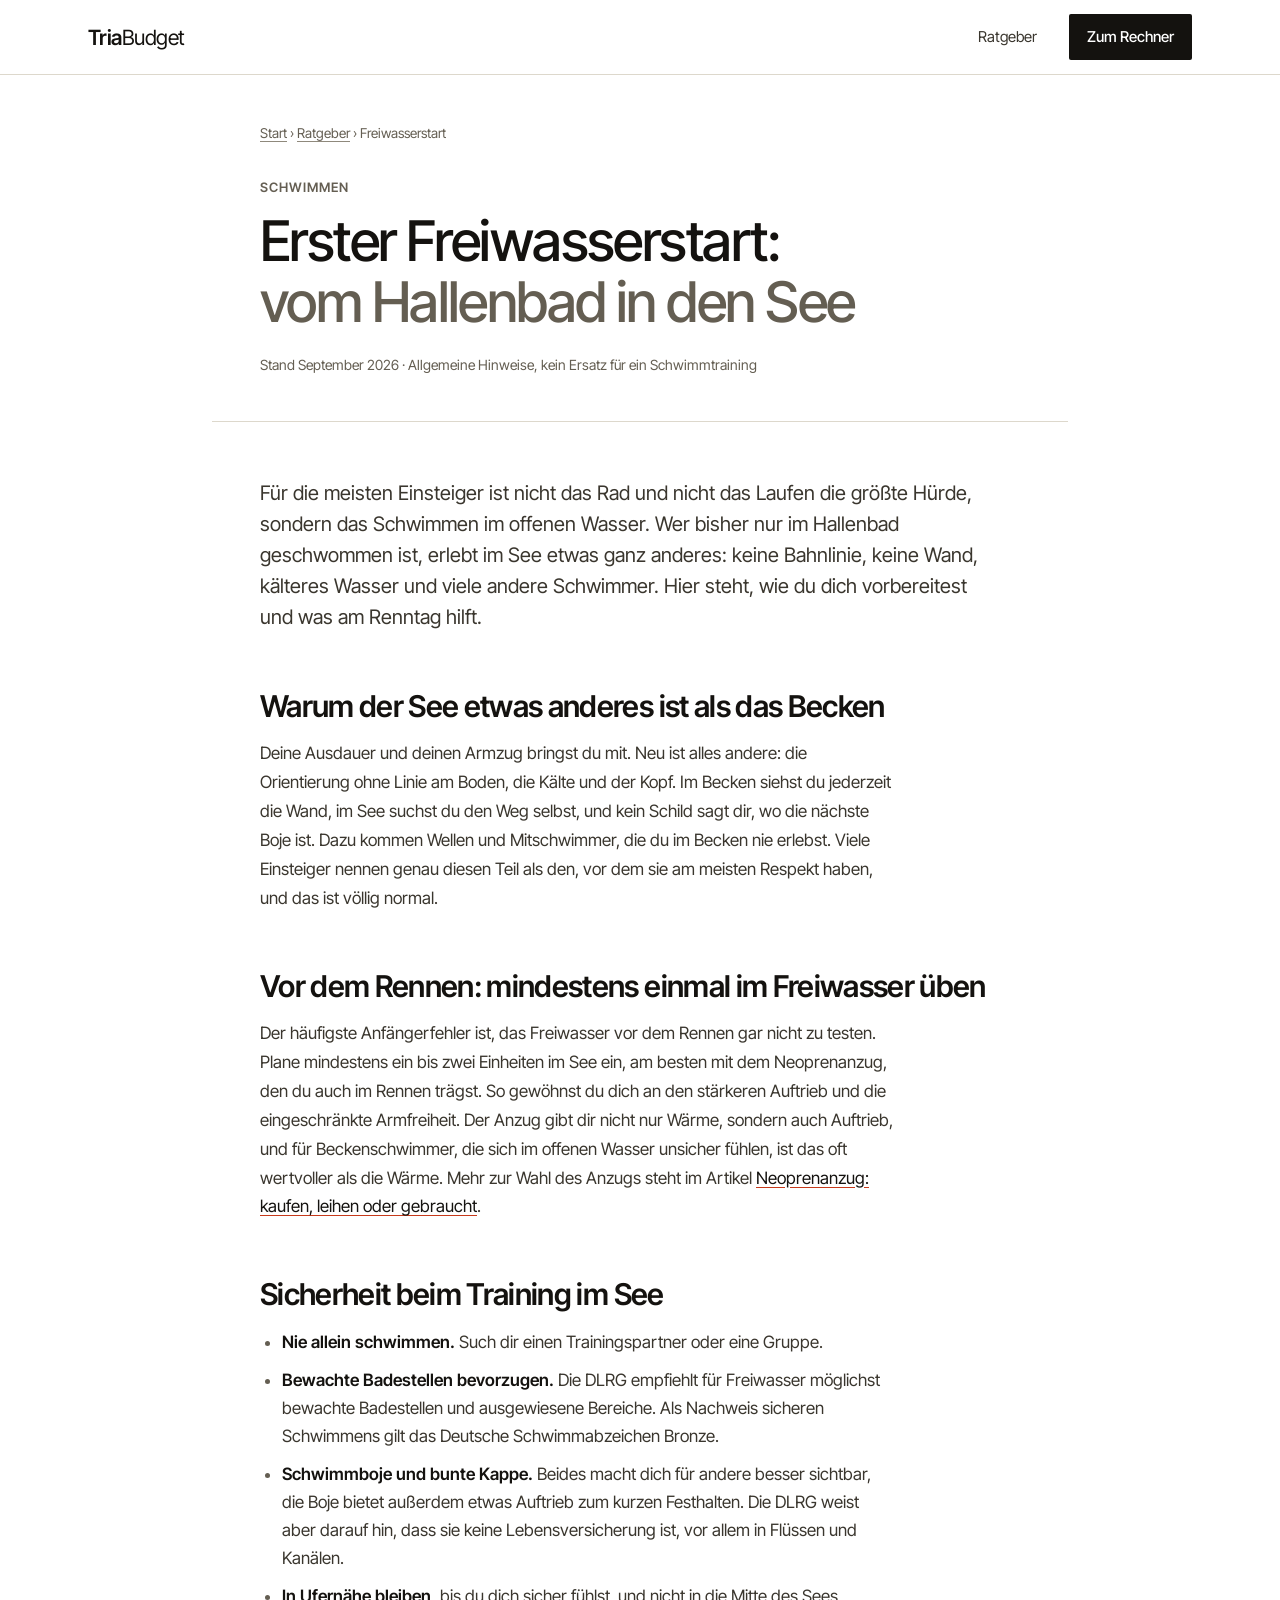
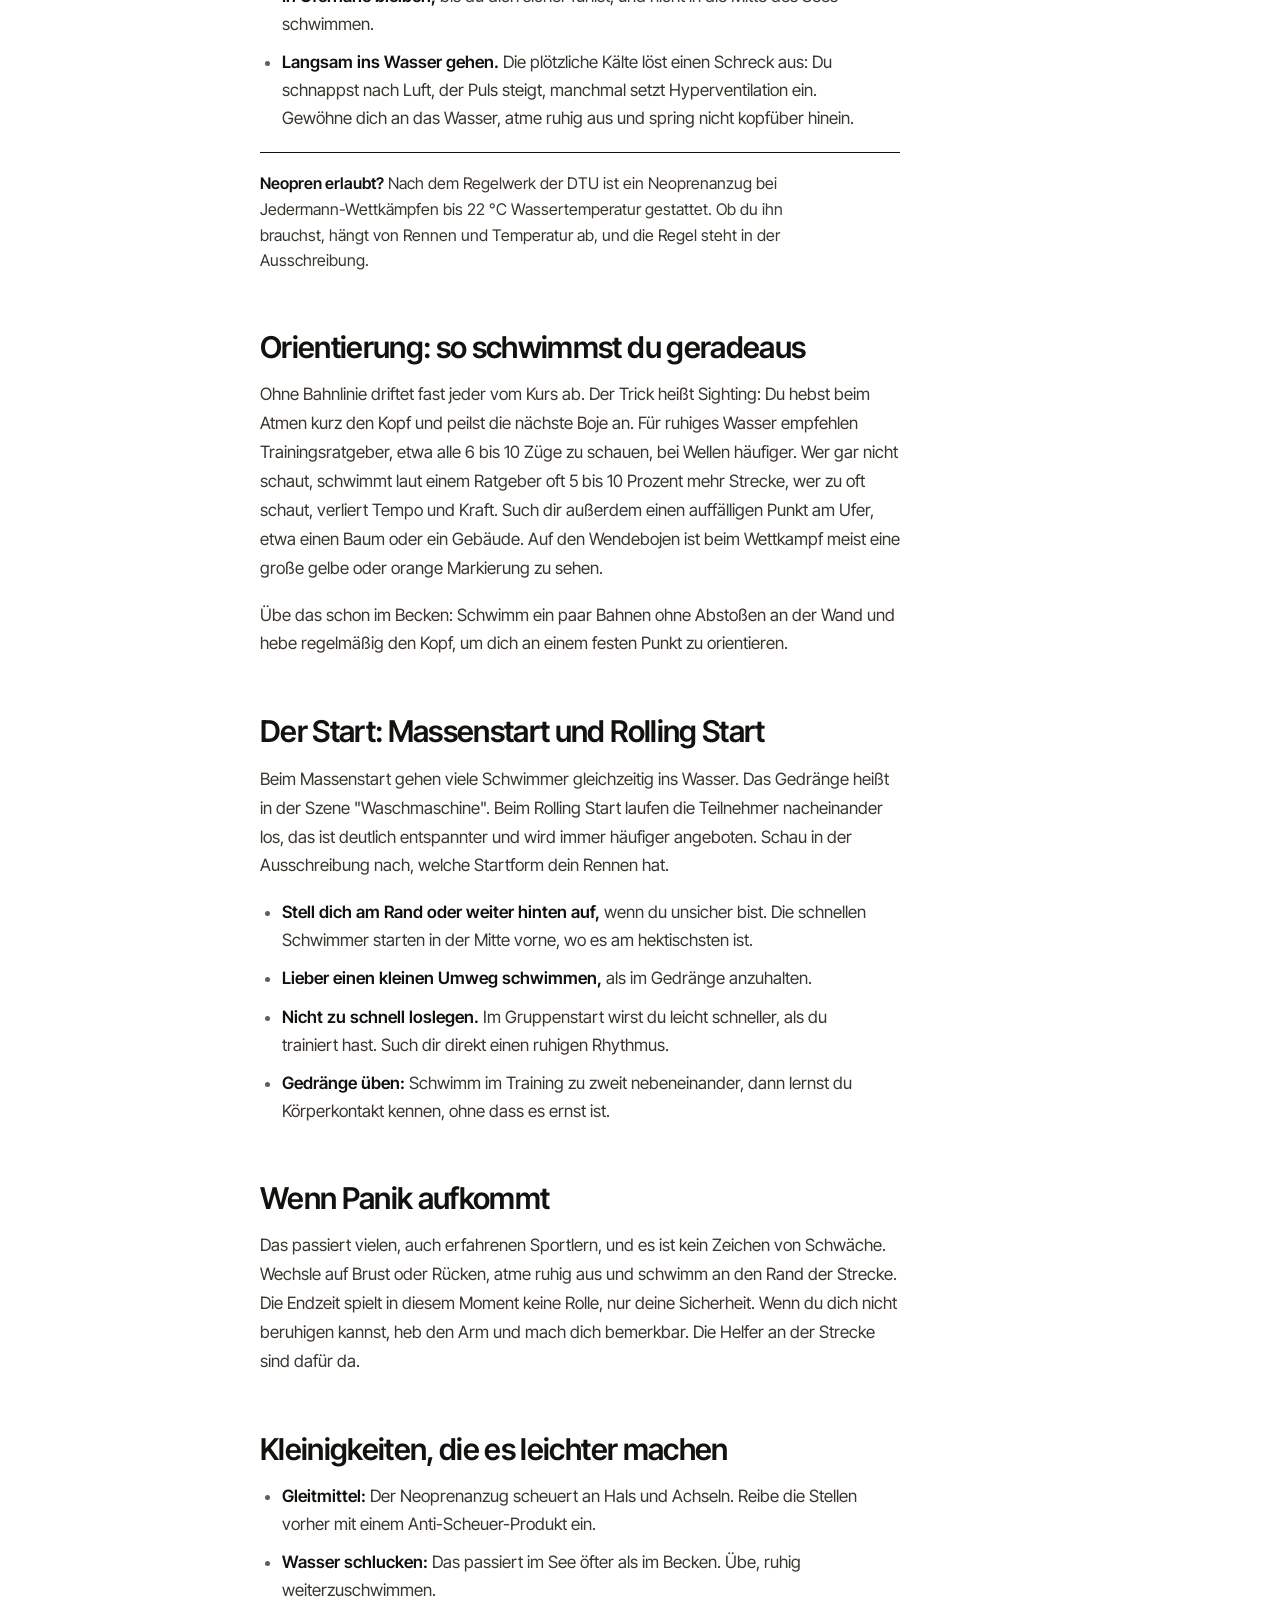
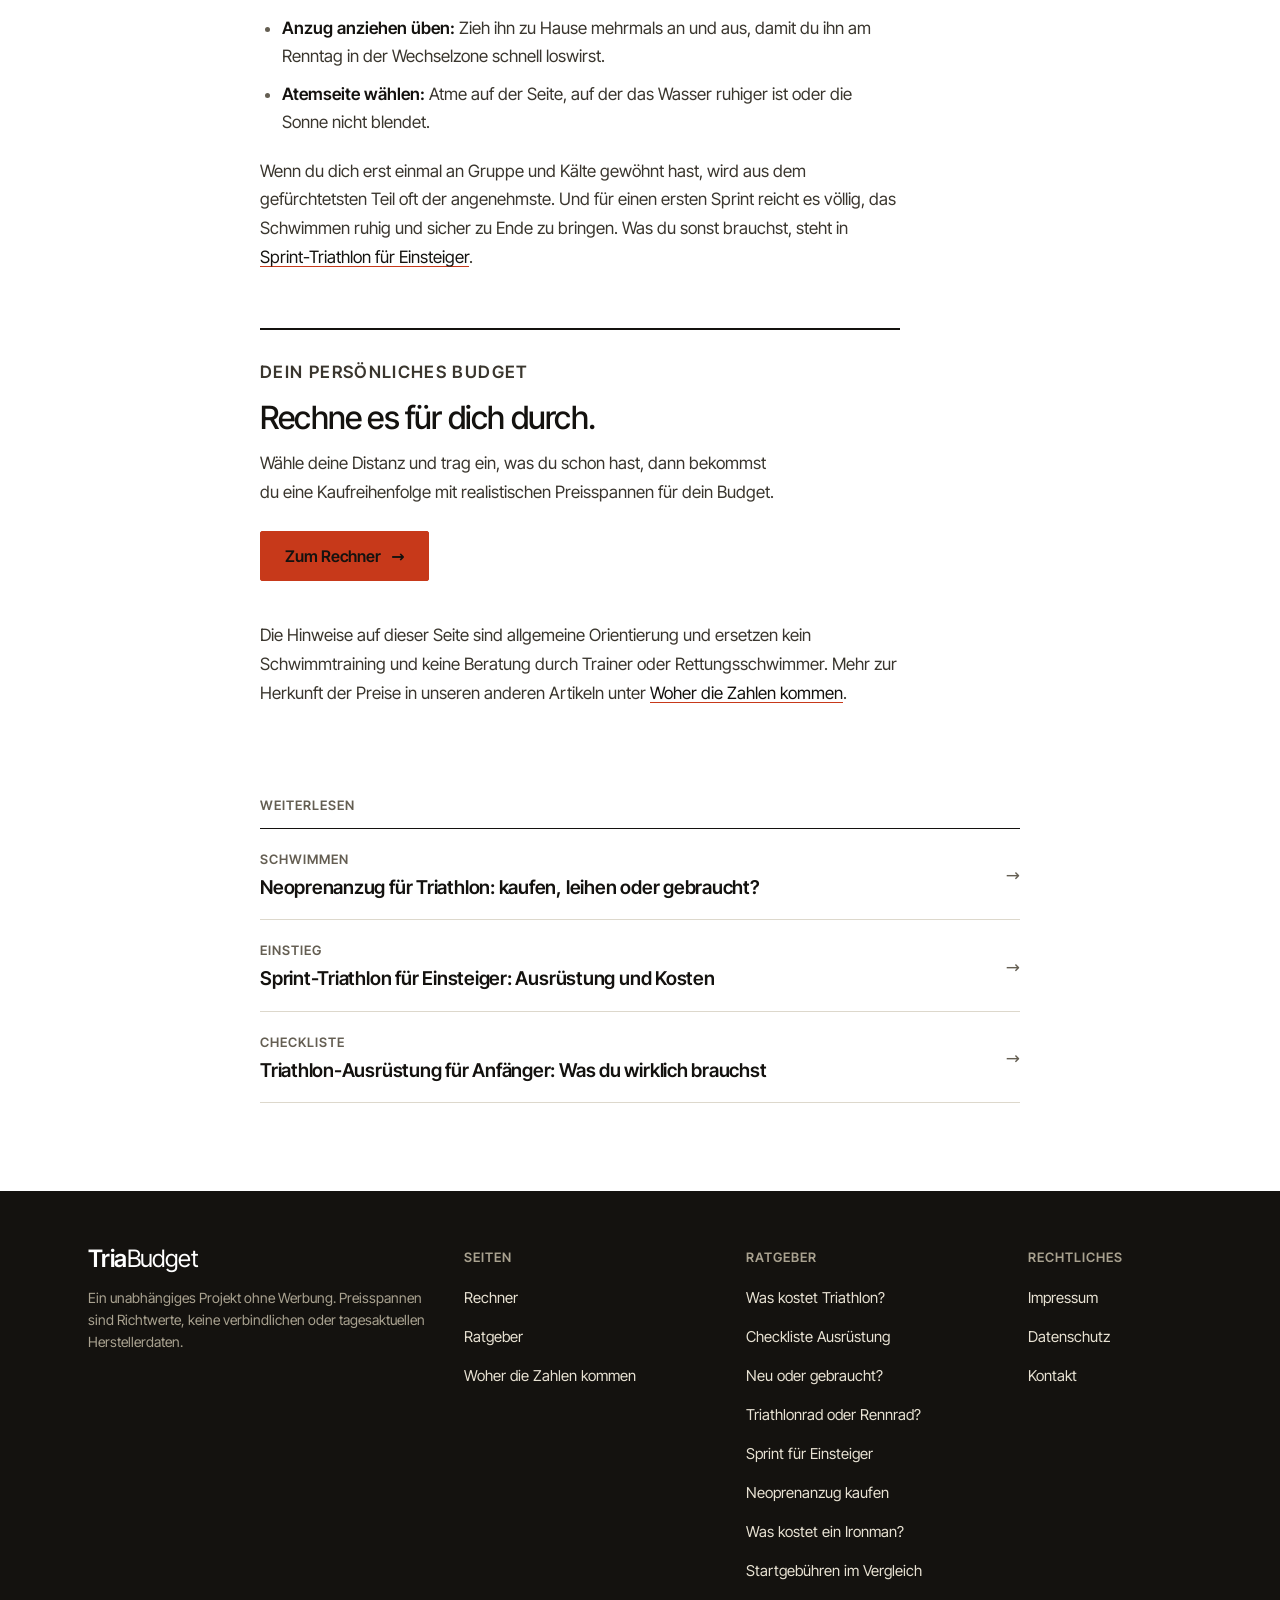
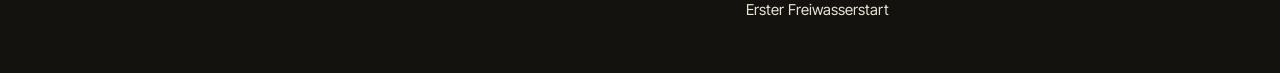
==== freiwasser-triathlon-erster-start.html @ d5a7b241 "Neuer Ratgeber: Erster Freiwasserstart beim Triathlon, Verlinkung in Startseite, Footer, Sitemap Co-" ====
<!DOCTYPE html>
<html lang="de">
<head>
<meta charset="UTF-8">
<meta name="viewport" content="width=device-width, initial-scale=1.0">
<title>Erster Freiwasserstart beim Triathlon: Tipps für Einsteiger | TriaBudget</title>
<meta name="description" content="Erster Freiwasserstart beim Triathlon: Wie du dich auf das Schwimmen im See vorbereitest, mit Kälteschock, Orientierung, Massenstart und Sicherheit. Tipps für Einsteiger vom Hallenbad ins offene Wasser.">
<link rel="canonical" href="https://www.triabudget.com/freiwasser-triathlon-erster-start.html">
<meta name="theme-color" content="#FFFFFF">
<meta name="color-scheme" content="light">
<meta property="og:type" content="article">
<meta property="og:title" content="Erster Freiwasserstart beim Triathlon: Tipps für Einsteiger">
<meta property="og:description" content="Vom Hallenbad ins offene Wasser: Vorbereitung, Orientierung, Massenstart und Sicherheit beim ersten Triathlon.">
<meta property="og:image" content="https://www.triabudget.com/og.jpg">
<meta property="og:url" content="https://www.triabudget.com/freiwasser-triathlon-erster-start.html">
<meta name="twitter:card" content="summary_large_image">
<link rel="icon" href="favicon.svg" type="image/svg+xml">
<link rel="icon" href="favicon.ico" sizes="48x48">
<link rel="apple-touch-icon" href="apple-touch-icon.png">
<link rel="preload" href="inter-tight-var.woff2" as="font" type="font/woff2" crossorigin>
<link rel="stylesheet" href="article.css">
<script src="site-config.js" defer></script>
<script type="application/ld+json">
{
  "@context": "https://schema.org",
  "@type": "Article",
  "headline": "Erster Freiwasserstart beim Triathlon: Tipps für Einsteiger",
  "description": "Vom Hallenbad ins offene Wasser: Vorbereitung, Orientierung, Massenstart und Sicherheit beim ersten Triathlon.",
  "author": { "@type": "Person", "name": "Paul Elias Helmis" },
  "publisher": { "@type": "Organization", "name": "TriaBudget" },
  "datePublished": "2026-10-29",
  "dateModified": "2026-10-29",
  "mainEntityOfPage": "https://www.triabudget.com/freiwasser-triathlon-erster-start.html",
  "image": "https://www.triabudget.com/og.jpg"
}
</script>
</head>
<body>

<a class="skip" href="#content">Zum Inhalt springen</a>

<header class="topbar">
  <a class="brand" href="index.html" aria-label="TriaBudget, Startseite">Tria<em>Budget</em></a>
  <nav class="topnav" aria-label="Hauptnavigation">
    <a href="index.html#ratgeber">Ratgeber</a>
    <a class="keep" href="index.html#rechner">Zum Rechner</a>
  </nav>
</header>

<main id="content">
  <div class="art-hero wrap">
    <p class="breadcrumb"><a href="index.html">Start</a> &rsaquo; <a href="index.html#ratgeber">Ratgeber</a> &rsaquo; Freiwasserstart</p>
    <p class="kicker">Schwimmen</p>
    <h1>Erster Freiwasserstart: <em>vom Hallenbad in den See</em></h1>
    <p class="art-meta">Stand <span class="stand-datum">September 2026</span> &middot; Allgemeine Hinweise, kein Ersatz für ein Schwimmtraining</p>
  </div>

  <article class="article">
    <p class="lede">Für die meisten Einsteiger ist nicht das Rad und nicht das Laufen die größte Hürde, sondern das Schwimmen im offenen Wasser. Wer bisher nur im Hallenbad geschwommen ist, erlebt im See etwas ganz anderes: keine Bahnlinie, keine Wand, kälteres Wasser und viele andere Schwimmer. Hier steht, wie du dich vorbereitest und was am Renntag hilft.</p>

    <h2>Warum der See etwas anderes ist als das Becken</h2>
    <p>Deine Ausdauer und deinen Armzug bringst du mit. Neu ist alles andere: die Orientierung ohne Linie am Boden, die Kälte und der Kopf. Im Becken siehst du jederzeit die Wand, im See suchst du den Weg selbst, und kein Schild sagt dir, wo die nächste Boje ist. Dazu kommen Wellen und Mitschwimmer, die du im Becken nie erlebst. Viele Einsteiger nennen genau diesen Teil als den, vor dem sie am meisten Respekt haben, und das ist völlig normal.</p>

    <h2>Vor dem Rennen: mindestens einmal im Freiwasser üben</h2>
    <p>Der häufigste Anfängerfehler ist, das Freiwasser vor dem Rennen gar nicht zu testen. Plane mindestens ein bis zwei Einheiten im See ein, am besten mit dem Neoprenanzug, den du auch im Rennen trägst. So gewöhnst du dich an den stärkeren Auftrieb und die eingeschränkte Armfreiheit. Der Anzug gibt dir nicht nur Wärme, sondern auch Auftrieb, und für Beckenschwimmer, die sich im offenen Wasser unsicher fühlen, ist das oft wertvoller als die Wärme. Mehr zur Wahl des Anzugs steht im Artikel <a href="neoprenanzug-triathlon-kaufen.html">Neoprenanzug: kaufen, leihen oder gebraucht</a>.</p>

    <h2>Sicherheit beim Training im See</h2>
    <ul>
      <li><strong>Nie allein schwimmen.</strong> Such dir einen Trainingspartner oder eine Gruppe.</li>
      <li><strong>Bewachte Badestellen bevorzugen.</strong> Die DLRG empfiehlt für Freiwasser möglichst bewachte Badestellen und ausgewiesene Bereiche. Als Nachweis sicheren Schwimmens gilt das Deutsche Schwimmabzeichen Bronze.</li>
      <li><strong>Schwimmboje und bunte Kappe.</strong> Beides macht dich für andere besser sichtbar, die Boje bietet außerdem etwas Auftrieb zum kurzen Festhalten. Die DLRG weist aber darauf hin, dass sie keine Lebensversicherung ist, vor allem in Flüssen und Kanälen.</li>
      <li><strong>In Ufernähe bleiben,</strong> bis du dich sicher fühlst, und nicht in die Mitte des Sees schwimmen.</li>
      <li><strong>Langsam ins Wasser gehen.</strong> Die plötzliche Kälte löst einen Schreck aus: Du schnappst nach Luft, der Puls steigt, manchmal setzt Hyperventilation ein. Gewöhne dich an das Wasser, atme ruhig aus und spring nicht kopfüber hinein.</li>
    </ul>

    <div class="callout">
      <p><strong>Neopren erlaubt?</strong> Nach dem Regelwerk der DTU ist ein Neoprenanzug bei Jedermann-Wettkämpfen bis 22&nbsp;°C Wassertemperatur gestattet. Ob du ihn brauchst, hängt von Rennen und Temperatur ab, und die Regel steht in der Ausschreibung.</p>
    </div>

    <h2>Orientierung: so schwimmst du geradeaus</h2>
    <p>Ohne Bahnlinie driftet fast jeder vom Kurs ab. Der Trick heißt Sighting: Du hebst beim Atmen kurz den Kopf und peilst die nächste Boje an. Für ruhiges Wasser empfehlen Trainingsratgeber, etwa alle 6 bis 10 Züge zu schauen, bei Wellen häufiger. Wer gar nicht schaut, schwimmt laut einem Ratgeber oft 5 bis 10 Prozent mehr Strecke, wer zu oft schaut, verliert Tempo und Kraft. Such dir außerdem einen auffälligen Punkt am Ufer, etwa einen Baum oder ein Gebäude. Auf den Wendebojen ist beim Wettkampf meist eine große gelbe oder orange Markierung zu sehen.</p>
    <p>Übe das schon im Becken: Schwimm ein paar Bahnen ohne Abstoßen an der Wand und hebe regelmäßig den Kopf, um dich an einem festen Punkt zu orientieren.</p>

    <h2>Der Start: Massenstart und Rolling Start</h2>
    <p>Beim Massenstart gehen viele Schwimmer gleichzeitig ins Wasser. Das Gedränge heißt in der Szene "Waschmaschine". Beim Rolling Start laufen die Teilnehmer nacheinander los, das ist deutlich entspannter und wird immer häufiger angeboten. Schau in der Ausschreibung nach, welche Startform dein Rennen hat.</p>
    <ul>
      <li><strong>Stell dich am Rand oder weiter hinten auf,</strong> wenn du unsicher bist. Die schnellen Schwimmer starten in der Mitte vorne, wo es am hektischsten ist.</li>
      <li><strong>Lieber einen kleinen Umweg schwimmen,</strong> als im Gedränge anzuhalten.</li>
      <li><strong>Nicht zu schnell loslegen.</strong> Im Gruppenstart wirst du leicht schneller, als du trainiert hast. Such dir direkt einen ruhigen Rhythmus.</li>
      <li><strong>Gedränge üben:</strong> Schwimm im Training zu zweit nebeneinander, dann lernst du Körperkontakt kennen, ohne dass es ernst ist.</li>
    </ul>

    <h2>Wenn Panik aufkommt</h2>
    <p>Das passiert vielen, auch erfahrenen Sportlern, und es ist kein Zeichen von Schwäche. Wechsle auf Brust oder Rücken, atme ruhig aus und schwimm an den Rand der Strecke. Die Endzeit spielt in diesem Moment keine Rolle, nur deine Sicherheit. Wenn du dich nicht beruhigen kannst, heb den Arm und mach dich bemerkbar. Die Helfer an der Strecke sind dafür da.</p>

    <h2>Kleinigkeiten, die es leichter machen</h2>
    <ul>
      <li><strong>Gleitmittel:</strong> Der Neoprenanzug scheuert an Hals und Achseln. Reibe die Stellen vorher mit einem Anti-Scheuer-Produkt ein.</li>
      <li><strong>Wasser schlucken:</strong> Das passiert im See öfter als im Becken. Übe, ruhig weiterzuschwimmen.</li>
      <li><strong>Anzug anziehen üben:</strong> Zieh ihn zu Hause mehrmals an und aus, damit du ihn am Renntag in der Wechselzone schnell loswirst.</li>
      <li><strong>Atemseite wählen:</strong> Atme auf der Seite, auf der das Wasser ruhiger ist oder die Sonne nicht blendet.</li>
    </ul>

    <p>Wenn du dich erst einmal an Gruppe und Kälte gewöhnt hast, wird aus dem gefürchtetsten Teil oft der angenehmste. Und für einen ersten Sprint reicht es völlig, das Schwimmen ruhig und sicher zu Ende zu bringen. Was du sonst brauchst, steht in <a href="sprint-triathlon-einsteiger-budget.html">Sprint-Triathlon für Einsteiger</a>.</p>

    <div class="cta-box">
      <p class="kicker">Dein persönliches Budget</p>
      <h3>Rechne es für dich durch.</h3>
      <p>Wähle deine Distanz und trag ein, was du schon hast, dann bekommst du eine Kaufreihenfolge mit realistischen Preisspannen für dein Budget.</p>
      <a class="btn" href="index.html#rechner">Zum Rechner <span aria-hidden="true">&rarr;</span></a>
    </div>

    <p>Die Hinweise auf dieser Seite sind allgemeine Orientierung und ersetzen kein Schwimmtraining und keine Beratung durch Trainer oder Rettungsschwimmer. Mehr zur Herkunft der Preise in unseren anderen Artikeln unter <a href="index.html#preise">Woher die Zahlen kommen</a>.</p>
  </article>

  <nav class="more wrap" aria-label="Weiterlesen">
    <h2>Weiterlesen</h2>
    <ul class="more-list">
      <li><a href="neoprenanzug-triathlon-kaufen.html"><span class="tag-d">Schwimmen</span><h3>Neoprenanzug für Triathlon: kaufen, leihen oder gebraucht?</h3></a></li>
      <li><a href="sprint-triathlon-einsteiger-budget.html"><span class="tag-d">Einstieg</span><h3>Sprint-Triathlon für Einsteiger: Ausrüstung und Kosten</h3></a></li>
      <li><a href="triathlon-ausruestung-checkliste.html"><span class="tag-d">Checkliste</span><h3>Triathlon-Ausrüstung für Anfänger: Was du wirklich brauchst</h3></a></li>
    </ul>
  </nav>
</main>

<footer class="site-footer">
  <div class="foot-in">
    <div class="foot-brand">
      <div class="brand">Tria<em>Budget</em></div>
      <p>Ein unabh&auml;ngiges Projekt ohne Werbung. Preisspannen sind Richtwerte, keine verbindlichen oder tagesaktuellen Herstellerdaten.</p>
    </div>
    <nav class="foot-col" aria-label="Seiten">
      <p class="lbl">Seiten</p>
      <a href="index.html#rechner">Rechner</a>
      <a href="index.html#ratgeber">Ratgeber</a>
      <a href="index.html#preise">Woher die Zahlen kommen</a>
    </nav>
    <nav class="foot-col" aria-label="Ratgeber">
      <p class="lbl">Ratgeber</p>
      <a href="was-kostet-triathlon.html">Was kostet Triathlon?</a>
      <a href="triathlon-ausruestung-checkliste.html">Checkliste Ausr&uuml;stung</a>
      <a href="neu-oder-gebraucht-kaufen.html">Neu oder gebraucht?</a>
      <a href="triathlonrad-oder-rennrad.html">Triathlonrad oder Rennrad?</a>
      <a href="sprint-triathlon-einsteiger-budget.html">Sprint f&uuml;r Einsteiger</a>
      <a href="neoprenanzug-triathlon-kaufen.html">Neoprenanzug kaufen</a>
      <a href="ironman-kosten-langdistanz.html">Was kostet ein Ironman?</a>
      <a href="triathlon-startgebuehren.html">Startgebühren im Vergleich</a>
      <a href="freiwasser-triathlon-erster-start.html">Erster Freiwasserstart</a>
    </nav>
    <nav class="foot-col narrow" aria-label="Rechtliches">
      <p class="lbl">Rechtliches</p>
      <a href="index.html#impressum">Impressum</a>
      <a href="index.html#datenschutz">Datenschutz</a>
      <a href="index.html#impressum">Kontakt</a>
    </nav>
  </div>
</footer>

</body>
</html>
---- article.css ----
/* TriaBudget – gemeinsames Stylesheet für Ratgeber-Seiten.
   Gleiche Design-Tokens wie index.html (dort inline), damit alle Seiten
   wie ein System aussehen. Bei Änderungen an Farben oder Schrift in
   index.html bitte hier mitziehen. */

@font-face{font-family:"Inter Tight";src:url(inter-tight-var.woff2) format("woff2");font-weight:100 900;font-style:normal;font-display:swap;}

:root{
  color-scheme:light;
  --paper:#FFFFFF;
  --band:#F4F2ED;
  --ink:#14120F;
  --ink2:#3A362E;
  --muted:#645E52;
  --line:#DDD8CC;
  --line2:#8F897C;
  --accent:#C7391A;
  --accent-dark:#A62E14;
  --sans:"Inter Tight",system-ui,-apple-system,"Segoe UI",Roboto,sans-serif;
  --gutter:clamp(20px,4vw,48px);
  --max:1200px;
  --r:2px;
}
*{box-sizing:border-box;}
html{scroll-behavior:smooth;scroll-padding-top:76px;}
@media(prefers-reduced-motion:reduce){html{scroll-behavior:auto;}}
body{margin:0;background:var(--paper);color:var(--ink);font-family:var(--sans);font-size:17px;line-height:1.6;-webkit-font-smoothing:antialiased;text-rendering:optimizeLegibility;}
img{display:block;max-width:100%;}
a{color:inherit;}
h1,h2,h3{margin:0;font-weight:500;letter-spacing:-0.028em;line-height:1.08;text-wrap:balance;}
p{margin:0;}
.wrap{max-width:var(--max);margin:0 auto;padding:0 var(--gutter);}
.kicker,.lbl{font-size:13px;font-weight:600;letter-spacing:.08em;text-transform:uppercase;color:var(--muted);margin:0 0 16px;}
.skip{position:absolute;left:-9999px;top:8px;background:var(--ink);color:#fff;padding:8px 14px;z-index:99;}
.skip:focus{left:8px;}
:focus-visible{outline:2px solid var(--accent);outline-offset:3px;}

/* ---------- Kopfzeile (wie index.html) ---------- */
.topbar{display:flex;align-items:center;justify-content:space-between;gap:24px;position:sticky;top:0;z-index:50;background:rgba(255,255,255,.96);-webkit-backdrop-filter:saturate(1.4) blur(8px);backdrop-filter:saturate(1.4) blur(8px);border-bottom:1px solid var(--line);padding:14px max(var(--gutter),calc((100% - var(--max))/2 + var(--gutter)));}
.brand{font-weight:600;font-size:21px;line-height:1;letter-spacing:-0.025em;text-decoration:none;}
.brand em{font-style:normal;font-weight:400;}
.topnav{display:flex;align-items:center;gap:32px;font-size:15px;}
.topnav a{text-decoration:none;color:var(--ink2);padding:8px 0;transition:color .15s;}
.topnav a:hover{color:var(--ink);}
.topnav a.keep{background:var(--ink);color:#fff;padding:11px 18px;white-space:nowrap;border-radius:var(--r);font-weight:500;transition:background-color .15s;}
.topnav a.keep:hover{background:var(--accent);color:#fff;}
@media(max-width:720px){.topnav{gap:14px;}}
@media(max-width:360px){.topnav a:not(.keep){display:none;}}

.btn{display:inline-flex;align-items:center;gap:10px;background:var(--accent);color:#fff;border:1px solid var(--accent);font:600 16px/1 var(--sans);letter-spacing:-0.005em;padding:16px 24px;border-radius:var(--r);cursor:pointer;text-decoration:none;transition:background-color .15s,border-color .15s;}
.btn:hover{background:var(--accent-dark);border-color:var(--accent-dark);}
.btn.ghost{background:transparent;color:var(--ink);border-color:var(--line2);}
.btn.ghost:hover{background:transparent;border-color:var(--ink);}

/* ---------- Artikel-Kopf ---------- */
.art-hero.wrap{max-width:calc(760px + 2 * var(--gutter));padding-top:clamp(24px,4vw,48px);padding-bottom:clamp(28px,4vw,44px);border-bottom:1px solid var(--line);}
.art-hero h1{font-size:clamp(34px,4.6vw,56px);max-width:18ch;}
.art-hero h1 em{font-style:normal;color:var(--muted);}
.art-meta{font-size:14px;color:var(--muted);margin:22px 0 0;}
.breadcrumb{font-size:13.5px;color:var(--muted);margin:0 0 32px;}
.breadcrumb a{text-decoration:underline;text-underline-offset:3px;text-decoration-color:var(--line2);transition:color .15s,text-decoration-color .15s;}
.breadcrumb a:hover{color:var(--accent-dark);text-decoration-color:var(--accent);}
.art-hero .kicker{margin-bottom:14px;}

/* ---------- Artikel-Text ---------- */
.article{max-width:calc(760px + 2 * var(--gutter));margin:0 auto;padding:clamp(36px,5vw,56px) var(--gutter) 24px;}
.article .lede{font-size:20px;line-height:1.55;color:var(--ink2);margin:0 0 8px;max-width:60ch;}
.article h2{font-size:clamp(24px,2.6vw,30px);font-weight:600;letter-spacing:-0.022em;line-height:1.15;margin:56px 0 16px;}
.article h3{font-size:19px;font-weight:600;letter-spacing:-0.012em;line-height:1.2;margin:28px 0 8px;}
.article p{font-size:17px;line-height:1.7;color:var(--ink2);margin:0 0 18px;max-width:64ch;}
.article ul,.article ol{margin:0 0 20px;padding-left:22px;max-width:62ch;}
.article li{margin:0 0 10px;font-size:17px;line-height:1.65;color:var(--ink2);}
.article li::marker{color:var(--muted);}
.article a{color:var(--ink);text-underline-offset:3px;text-decoration-color:var(--accent);transition:color .15s;}
.article a:hover{color:var(--accent-dark);}
.article strong{font-weight:600;color:var(--ink);}

/* Preistabelle */
.pricetable{width:100%;max-width:66ch;border-collapse:collapse;margin:12px 0 28px;font-size:15.5px;}
.pricetable caption{text-align:left;font-size:13.5px;color:var(--muted);margin-bottom:10px;caption-side:top;line-height:1.4;}
.pricetable th,.pricetable td{text-align:left;padding:12px 16px 12px 0;border-bottom:1px solid var(--line);}
.pricetable thead th{font-weight:600;color:var(--muted);font-size:12.5px;text-transform:uppercase;letter-spacing:.06em;border-bottom:1px solid var(--ink);}
.pricetable td.num,.pricetable th.num{text-align:right;padding-right:0;font-variant-numeric:tabular-nums;}
.pricetable tbody tr:last-child td{border-bottom:1px solid var(--ink);}

/* Hinweis im Textfluss */
.callout{border-top:1px solid var(--ink);padding:18px 0 0;margin:0 0 32px;max-width:64ch;}
.callout p{margin:0;font-size:16px;line-height:1.6;}
.callout p + p{margin-top:8px;}

/* Handlungsaufruf im Artikel */
.cta-box{border-top:2px solid var(--ink);padding:28px 0 0;margin:56px 0 40px;max-width:640px;}
.cta-box .kicker{margin-bottom:12px;}
.cta-box h3{font-size:clamp(24px,2.8vw,32px);font-weight:500;letter-spacing:-0.025em;margin:0 0 12px;}
.cta-box p{color:var(--ink2);margin:0 0 24px;max-width:52ch;}

/* Weiterlesen */
.more{max-width:calc(760px + 2 * var(--gutter));margin:48px auto 0;padding:0 var(--gutter) clamp(56px,8vw,88px);}
.more h2{font-size:13px;font-weight:600;letter-spacing:.08em;text-transform:uppercase;color:var(--muted);margin:0 0 16px;}
.more-list{list-style:none;margin:0;padding:0;border-top:1px solid var(--ink);}
.more-list a{display:block;position:relative;text-decoration:none;padding:20px 44px 20px 0;border-bottom:1px solid var(--line);}
.more-list a::after{content:"\2192";position:absolute;right:0;top:50%;margin-top:-12px;color:var(--muted);transition:transform .15s,color .15s;}
.more-list a:hover::after{color:var(--accent);transform:translateX(4px);}
@media(prefers-reduced-motion:reduce){.more-list a:hover::after{transform:none;}}
.more-list .tag-d{display:block;font-size:13px;font-weight:600;letter-spacing:.08em;text-transform:uppercase;color:var(--muted);margin-bottom:6px;}
.more-list h3{font-size:19px;font-weight:600;letter-spacing:-0.012em;line-height:1.25;margin:0;text-decoration:underline;text-decoration-color:transparent;text-underline-offset:5px;text-decoration-thickness:1px;transition:text-decoration-color .15s;}
.more-list a:hover h3{text-decoration-color:var(--ink);}

/* ---------- Fußzeile (wie index.html) ---------- */
.site-footer{background:var(--ink);color:#C9C3B6;}
.foot-in{display:grid;grid-template-columns:repeat(12,minmax(0,1fr));column-gap:24px;row-gap:40px;max-width:var(--max);margin:0 auto;padding:56px var(--gutter) 48px;}
.foot-brand{grid-column:1 / span 4;}
.foot-brand .brand{color:#fff;font-size:24px;}
.foot-brand p{margin:16px 0 0;font-size:14px;line-height:1.55;max-width:44ch;color:#A9A290;}
.foot-col{grid-column:span 3;display:flex;flex-direction:column;align-items:flex-start;gap:10px;font-size:15px;}
.foot-col.narrow{grid-column:span 2;}
.foot-col .lbl{color:#A9A290;margin:0 0 6px;}
.foot-col a{color:#E8E2D3;text-decoration:none;padding:2px 0;border-bottom:1px solid transparent;transition:border-color .15s,color .15s;}
.foot-col a:hover{color:#fff;border-color:#fff;}
@media(max-width:820px){
  .foot-brand,.foot-col,.foot-col.narrow{grid-column:1 / -1;}
}
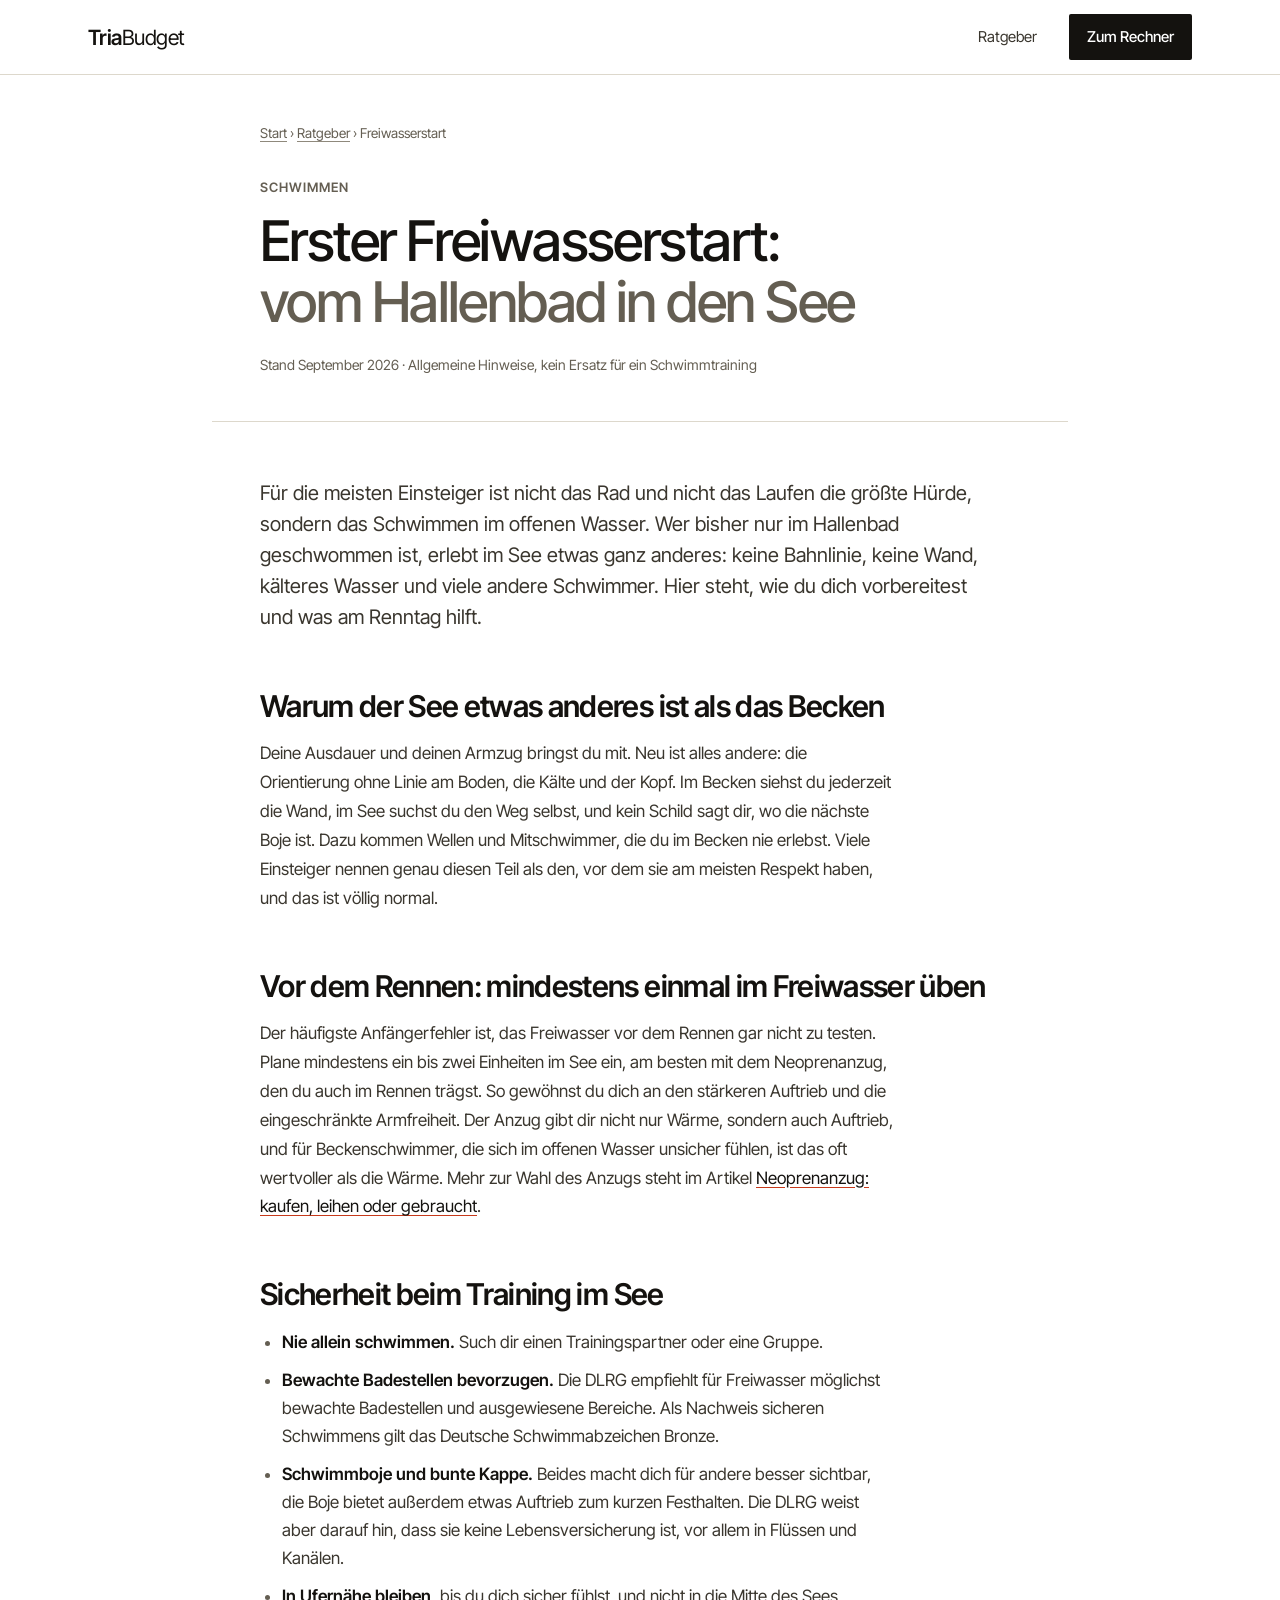
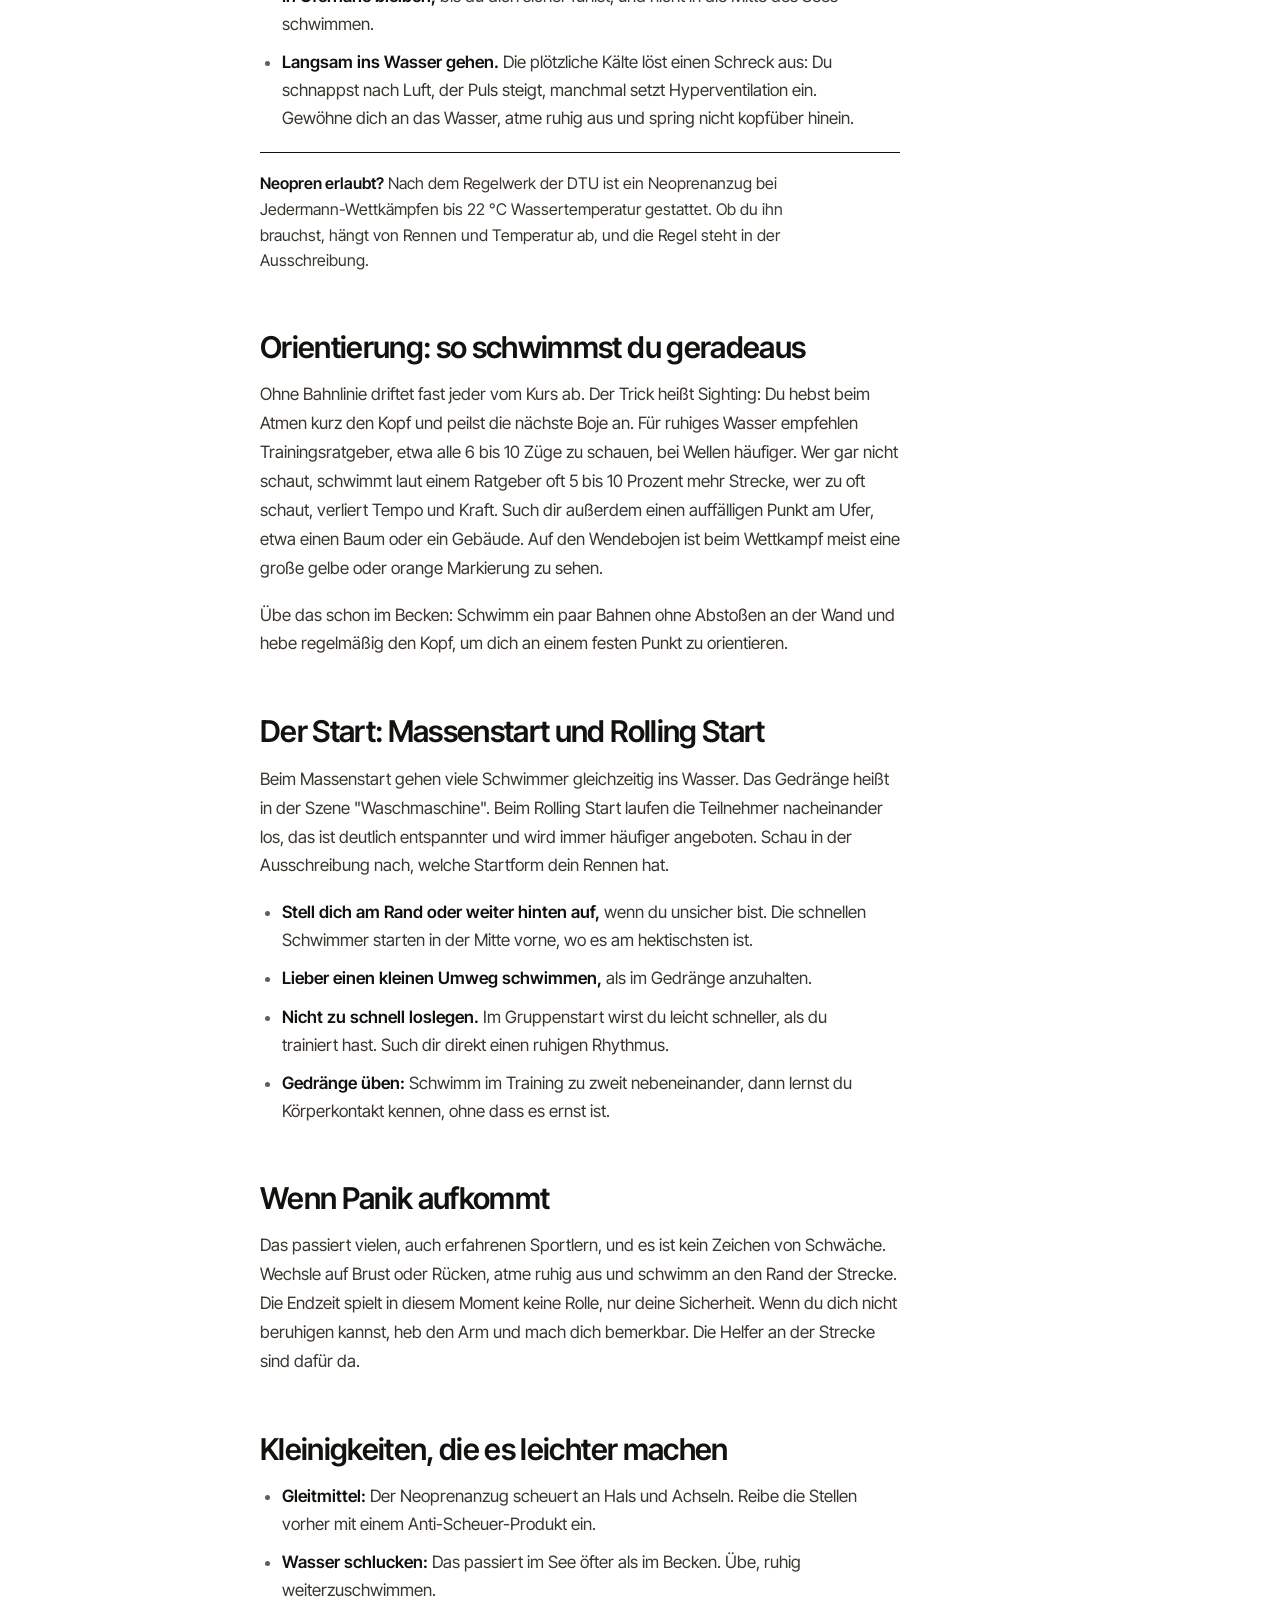
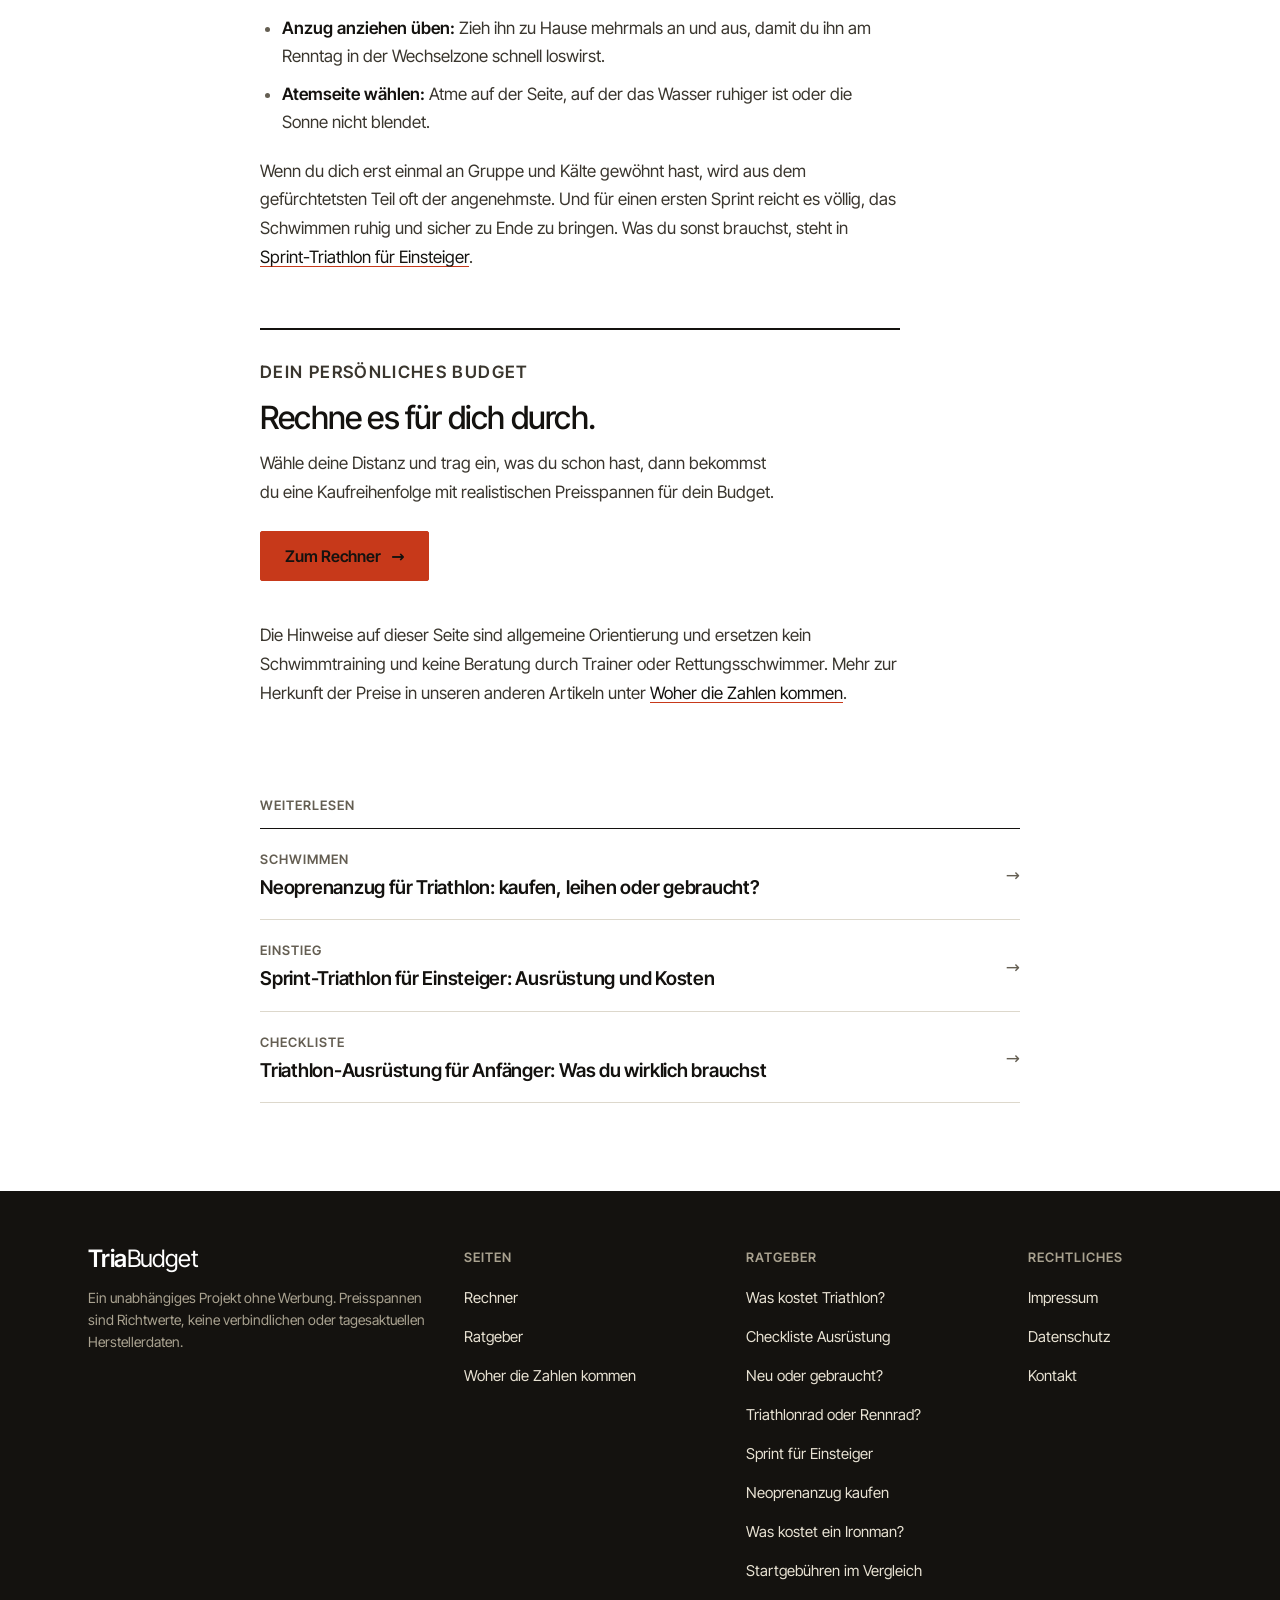
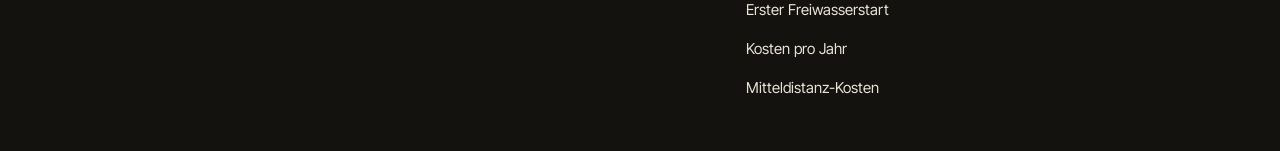
==== commit 369a1a28: "Neue Ratgeber: Triathlon-Kosten pro Jahr und Mitteldistanz-Kosten, Verlinkung in Startseite, Footer," ====
--- a/freiwasser-triathlon-erster-start.html
+++ b/freiwasser-triathlon-erster-start.html
@@ -146,6 +146,8 @@
       <a href="ironman-kosten-langdistanz.html">Was kostet ein Ironman?</a>
       <a href="triathlon-startgebuehren.html">Startgebühren im Vergleich</a>
       <a href="freiwasser-triathlon-erster-start.html">Erster Freiwasserstart</a>
+      <a href="triathlon-kosten-pro-jahr.html">Kosten pro Jahr</a>
+      <a href="mitteldistanz-triathlon-kosten.html">Mitteldistanz-Kosten</a>
     </nav>
     <nav class="foot-col narrow" aria-label="Rechtliches">
       <p class="lbl">Rechtliches</p>
